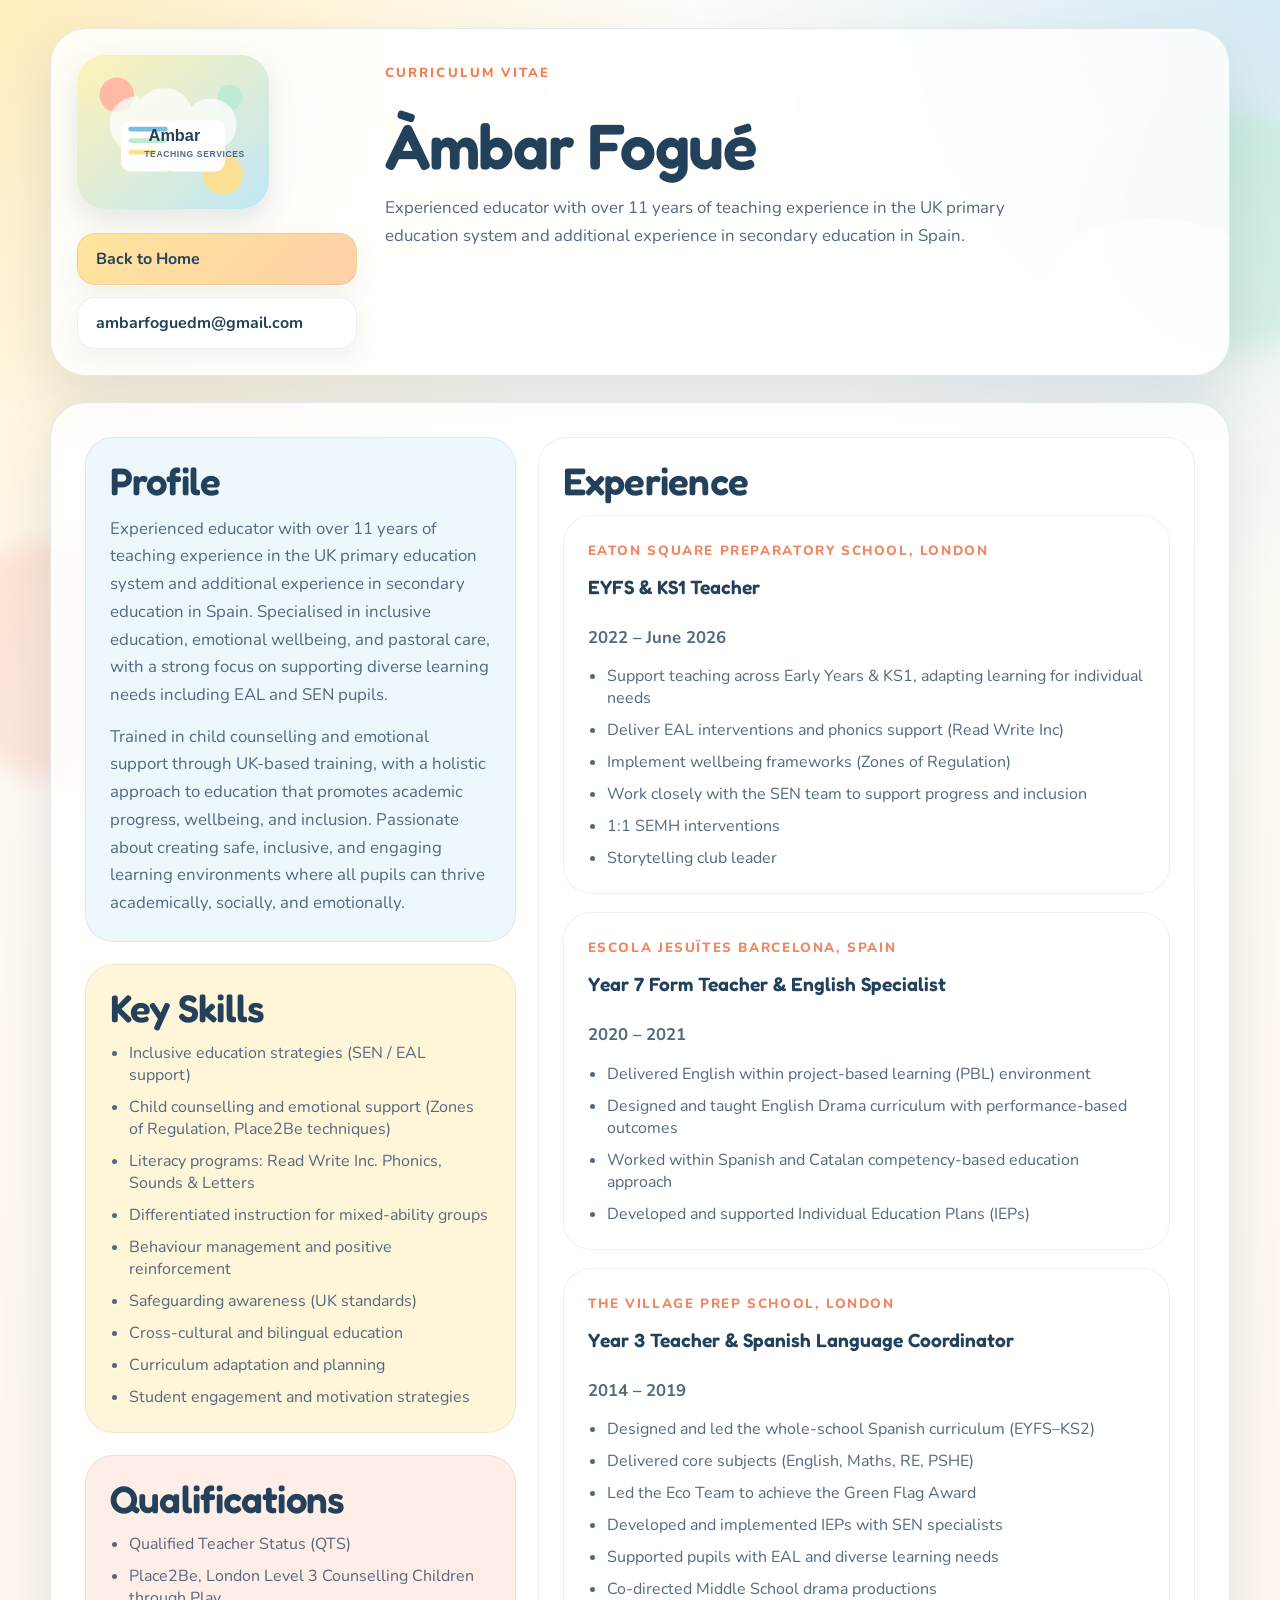
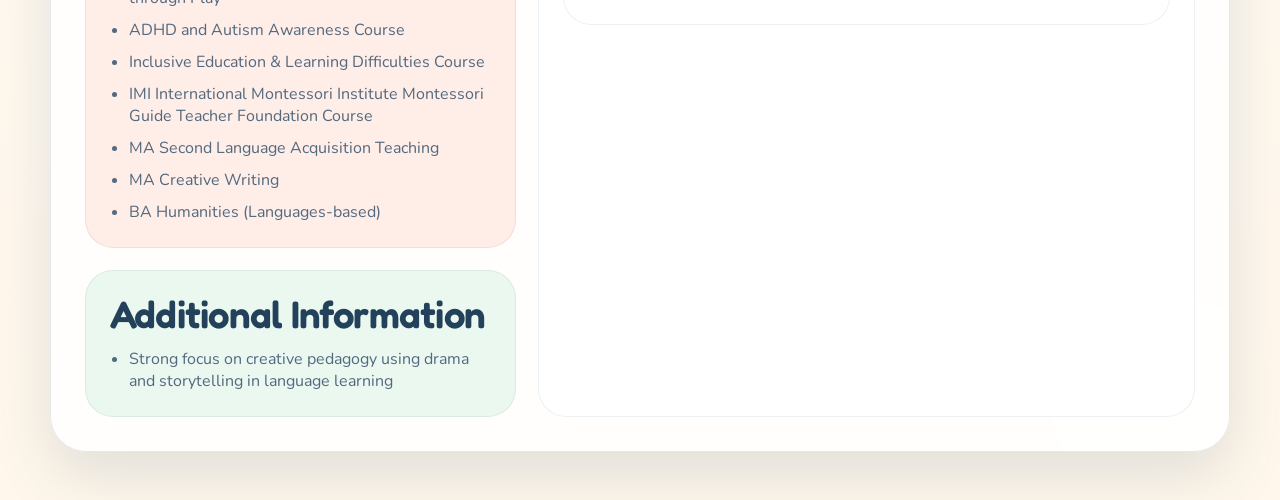
==== cv.html @ 75c0a1ef "Add cv page and agent instructions" ====
<!DOCTYPE html>
<html lang="en">
<head>
  <meta charset="UTF-8">
  <meta name="viewport" content="width=device-width, initial-scale=1.0">
  <title>Àmbar Fogué | CV</title>
  <meta
    name="description"
    content="CV of Àmbar Fogué, an experienced educator specialising in inclusive education, emotional wellbeing, EAL, SEN, and primary teaching support."
  >
  <link rel="preconnect" href="https://fonts.googleapis.com">
  <link rel="preconnect" href="https://fonts.gstatic.com" crossorigin>
  <link
    href="https://fonts.googleapis.com/css2?family=Fredoka:wght@500;600;700&family=Nunito:wght@400;600;700;800&display=swap"
    rel="stylesheet"
  >
  <link rel="stylesheet" href="styles.css">
</head>
<body>
  <div class="page-shell cv-page">
    <header class="cv-hero">
      <div class="cv-hero__brand">
        <a class="logo-link" href="index.html" aria-label="Back to Ambar Fogue Teaching Services home">
          <img src="assets/logo-placeholder.svg" alt="Ambar Fogue Teaching Services logo placeholder" class="logo">
        </a>
        <div class="brand-links">
          <a class="brand-links__item brand-links__item--cv" href="index.html">
            Back to Home
          </a>
          <a class="brand-links__item" href="mailto:ambarfoguedm@gmail.com">
            ambarfoguedm@gmail.com
          </a>
        </div>
      </div>

      <div class="cv-hero__intro">
        <p class="eyebrow">Curriculum Vitae</p>
        <h1>Àmbar Fogué</h1>
        <p class="cv-summary">
          Experienced educator with over 11 years of teaching experience in the UK primary
          education system and additional experience in secondary education in Spain.
        </p>
      </div>
    </header>

    <main class="cv-main">
      <div class="cv-main__inner">
        <div class="cv-layout">
          <div class="cv-column">
            <section class="cv-section cv-section--profile" aria-labelledby="profile-title">
              <h2 id="profile-title">Profile</h2>
              <p>
                Experienced educator with over 11 years of teaching experience in the UK primary
                education system and additional experience in secondary education in Spain.
                Specialised in inclusive education, emotional wellbeing, and pastoral care, with a
                strong focus on supporting diverse learning needs including EAL and SEN pupils.
              </p>
              <p>
                Trained in child counselling and emotional support through UK-based training, with
                a holistic approach to education that promotes academic progress, wellbeing, and
                inclusion. Passionate about creating safe, inclusive, and engaging learning
                environments where all pupils can thrive academically, socially, and emotionally.
              </p>
            </section>

            <section class="cv-section cv-section--skills" aria-labelledby="skills-title">
              <h2 id="skills-title">Key Skills</h2>
              <ul class="cv-list">
                <li>Inclusive education strategies (SEN / EAL support)</li>
                <li>Child counselling and emotional support (Zones of Regulation, Place2Be techniques)</li>
                <li>Literacy programs: Read Write Inc. Phonics, Sounds &amp; Letters</li>
                <li>Differentiated instruction for mixed-ability groups</li>
                <li>Behaviour management and positive reinforcement</li>
                <li>Safeguarding awareness (UK standards)</li>
                <li>Cross-cultural and bilingual education</li>
                <li>Curriculum adaptation and planning</li>
                <li>Student engagement and motivation strategies</li>
              </ul>
            </section>

            <section class="cv-section cv-section--qualifications" aria-labelledby="qualifications-title">
              <h2 id="qualifications-title">Qualifications</h2>
              <ul class="cv-list">
                <li>Qualified Teacher Status (QTS)</li>
                <li>Place2Be, London Level 3 Counselling Children through Play</li>
                <li>ADHD and Autism Awareness Course</li>
                <li>Inclusive Education &amp; Learning Difficulties Course</li>
                <li>IMI International Montessori Institute Montessori Guide Teacher Foundation Course</li>
                <li>MA Second Language Acquisition Teaching</li>
                <li>MA Creative Writing</li>
                <li>BA Humanities (Languages-based)</li>
              </ul>
            </section>

            <section class="cv-section cv-section--additional" aria-labelledby="additional-title">
              <h2 id="additional-title">Additional Information</h2>
              <ul class="cv-list">
                <li>Strong focus on creative pedagogy using drama and storytelling in language learning</li>
              </ul>
            </section>
          </div>

          <div class="cv-column">
            <section class="cv-section" aria-labelledby="experience-title">
              <h2 id="experience-title">Experience</h2>
              <div class="cv-experience">
                <article class="cv-role">
                  <p class="cv-role__eyebrow">Eaton Square Preparatory School, London</p>
                  <div class="cv-role__heading">
                    <p class="cv-role__title">EYFS &amp; KS1 Teacher</p>
                    <p class="cv-role__dates">2022 – June 2026</p>
                  </div>
                  <ul class="cv-list">
                    <li>Support teaching across Early Years &amp; KS1, adapting learning for individual needs</li>
                    <li>Deliver EAL interventions and phonics support (Read Write Inc)</li>
                    <li>Implement wellbeing frameworks (Zones of Regulation)</li>
                    <li>Work closely with the SEN team to support progress and inclusion</li>
                    <li>1:1 SEMH interventions</li>
                    <li>Storytelling club leader</li>
                  </ul>
                </article>

                <article class="cv-role">
                  <p class="cv-role__eyebrow">Escola Jesuïtes Barcelona, Spain</p>
                  <div class="cv-role__heading">
                    <p class="cv-role__title">Year 7 Form Teacher &amp; English Specialist</p>
                    <p class="cv-role__dates">2020 – 2021</p>
                  </div>
                  <ul class="cv-list">
                    <li>Delivered English within project-based learning (PBL) environment</li>
                    <li>Designed and taught English Drama curriculum with performance-based outcomes</li>
                    <li>Worked within Spanish and Catalan competency-based education approach</li>
                    <li>Developed and supported Individual Education Plans (IEPs)</li>
                  </ul>
                </article>

                <article class="cv-role">
                  <p class="cv-role__eyebrow">The Village Prep School, London</p>
                  <div class="cv-role__heading">
                    <p class="cv-role__title">Year 3 Teacher &amp; Spanish Language Coordinator</p>
                    <p class="cv-role__dates">2014 – 2019</p>
                  </div>
                  <ul class="cv-list">
                    <li>Designed and led the whole-school Spanish curriculum (EYFS–KS2)</li>
                    <li>Delivered core subjects (English, Maths, RE, PSHE)</li>
                    <li>Led the Eco Team to achieve the Green Flag Award</li>
                    <li>Developed and implemented IEPs with SEN specialists</li>
                    <li>Supported pupils with EAL and diverse learning needs</li>
                    <li>Co-directed Middle School drama productions</li>
                  </ul>
                </article>
              </div>
            </section>
          </div>
        </div>
      </div>
    </main>
  </div>
</body>
</html>
---- styles.css ----
:root {
  --bg: #fffaf2;
  --surface: rgba(255, 255, 255, 0.82);
  --surface-strong: #ffffff;
  --ink: #23415b;
  --ink-soft: #52697f;
  --sky: #bfe7f6;
  --blue: #77bee6;
  --mint: #bdebd4;
  --yellow: #ffe08a;
  --coral: #ffb6a3;
  --peach: #ffd6bc;
  --line: rgba(35, 65, 91, 0.11);
  --shadow: 0 24px 60px rgba(66, 97, 126, 0.16);
  --radius-xl: 36px;
  --radius-lg: 28px;
  --radius-md: 20px;
}

* {
  box-sizing: border-box;
}

html {
  scroll-behavior: smooth;
}

body {
  margin: 0;
  min-height: 100vh;
  font-family: "Nunito", sans-serif;
  color: var(--ink);
  background:
    radial-gradient(circle at top left, rgba(255, 224, 138, 0.54), transparent 28%),
    radial-gradient(circle at top right, rgba(119, 190, 230, 0.3), transparent 24%),
    linear-gradient(180deg, #fffefb 0%, var(--bg) 46%, #fff7eb 100%);
}

body::before,
body::after {
  content: "";
  position: fixed;
  inset: auto;
  width: 240px;
  height: 240px;
  border-radius: 50%;
  filter: blur(12px);
  opacity: 0.55;
  pointer-events: none;
  z-index: 0;
}

body::before {
  top: 110px;
  right: -70px;
  background: rgba(189, 235, 212, 0.9);
}

body::after {
  bottom: 120px;
  left: -60px;
  background: rgba(255, 182, 163, 0.55);
}

a {
  color: inherit;
  text-decoration: none;
}

img {
  display: block;
  max-width: 100%;
}

.page-shell {
  position: relative;
  z-index: 1;
  width: min(1180px, calc(100% - 32px));
  margin: 0 auto;
  padding: 28px 0 48px;
}

.hero,
.services,
.approach,
.footer {
  position: relative;
  overflow: hidden;
  border: 1px solid var(--line);
  background: var(--surface);
  backdrop-filter: blur(16px);
  box-shadow: var(--shadow);
}

.hero {
  display: grid;
  grid-template-columns: minmax(260px, 320px) minmax(0, 1fr);
  gap: 28px;
  padding: 26px;
  border-radius: 40px;
}

.hero::before,
.services::before,
.approach::before {
  content: "";
  position: absolute;
  inset: auto -40px -60px auto;
  width: 220px;
  height: 220px;
  border-radius: 36% 64% 70% 30% / 36% 37% 63% 64%;
  background: rgba(255, 255, 255, 0.44);
  transform: rotate(-12deg);
}

.hero__panel {
  position: relative;
  z-index: 1;
}

.hero__panel--brand {
  display: flex;
  flex-direction: column;
  gap: 24px;
}

.logo-link {
  width: fit-content;
}

.logo {
  width: 192px;
  max-width: 100%;
  border-radius: 28px;
  box-shadow: 0 12px 28px rgba(71, 99, 126, 0.15);
}

.brand-links {
  display: grid;
  gap: 12px;
}

.brand-links__item {
  display: inline-flex;
  align-items: center;
  min-height: 52px;
  padding: 0 18px;
  border-radius: 18px;
  background: rgba(255, 255, 255, 0.9);
  border: 1px solid rgba(35, 65, 91, 0.08);
  color: var(--ink);
  font-weight: 700;
  box-shadow: 0 10px 24px rgba(71, 99, 126, 0.08);
  transition: transform 160ms ease, box-shadow 160ms ease;
}

.brand-links__item:hover,
.brand-links__item:focus-visible,
.button:hover,
.button:focus-visible,
.service-card:hover,
.approach-card:hover {
  transform: translateY(-3px);
  box-shadow: 0 16px 30px rgba(71, 99, 126, 0.14);
}

.brand-links__item--cv {
  background: linear-gradient(135deg, #ffe59c, #ffd0a7);
}

.hero__panel--intro {
  padding: 12px 6px 12px 8px;
}

.eyebrow,
.section-heading__tag {
  margin: 0 0 12px;
  font-size: 0.82rem;
  font-weight: 800;
  letter-spacing: 0.16em;
  text-transform: uppercase;
  color: #ee7e57;
}

h1,
h2,
h3 {
  margin: 0;
  font-family: "Fredoka", sans-serif;
  font-weight: 600;
  letter-spacing: -0.02em;
}

h1 {
  max-width: 14ch;
  font-size: clamp(2.35rem, 5vw, 4.8rem);
  line-height: 0.96;
}

h2 {
  font-size: clamp(1.75rem, 3vw, 3rem);
  line-height: 1.02;
}

h3 {
  font-size: 1.4rem;
  line-height: 1.1;
}

p {
  margin: 0;
  font-size: 1.05rem;
  line-height: 1.65;
  color: var(--ink-soft);
}

.intro-copy {
  max-width: 60ch;
  margin-top: 20px;
}

.intro-copy p {
  font-size: 1.08rem;
}

.intro-copy p + p {
  margin-top: 16px;
}

.hero-actions,
.footer__actions {
  display: flex;
  flex-wrap: wrap;
  gap: 14px;
  margin-top: 26px;
}

.button {
  display: inline-flex;
  align-items: center;
  justify-content: center;
  min-height: 54px;
  padding: 0 22px;
  border-radius: 999px;
  border: 1px solid rgba(35, 65, 91, 0.1);
  font-weight: 800;
  transition: transform 160ms ease, box-shadow 160ms ease, background-color 160ms ease;
}

.button--primary {
  background: linear-gradient(135deg, #67c1e8, #90d3ef);
  color: #16324a;
}

.button--secondary {
  background: rgba(255, 255, 255, 0.92);
  color: var(--ink);
}

.services,
.approach,
.footer {
  margin-top: 26px;
  border-radius: var(--radius-xl);
}

.services,
.approach {
  padding: 34px;
}

.section-heading {
  position: relative;
  z-index: 1;
  display: grid;
  gap: 12px;
  max-width: 760px;
}

.service-grid {
  position: relative;
  z-index: 1;
  display: grid;
  grid-template-columns: repeat(2, minmax(0, 1fr));
  gap: 18px;
  margin-top: 28px;
}

.service-card,
.approach-card {
  position: relative;
  padding: 24px;
  border-radius: var(--radius-lg);
  border: 1px solid rgba(35, 65, 91, 0.08);
  transition: transform 160ms ease, box-shadow 160ms ease;
}

.service-card {
  background: var(--surface-strong);
}

.service-card--blue {
  background: #edf8fd;
}

.service-card--yellow {
  background: #fff6d9;
}

.service-card--coral {
  background: #ffede7;
}

.service-card--mint {
  background: #eaf8f0;
}

.service-card p:last-child,
.approach-card p {
  margin-top: 12px;
}

.approach {
  display: grid;
  grid-template-columns: 1fr;
  gap: 24px;
}

.approach__content,
.approach__points {
  position: relative;
  z-index: 1;
}

.approach__points {
  display: grid;
  grid-template-columns: repeat(3, minmax(0, 1fr));
  gap: 16px;
}

.cv-page {
  display: grid;
  gap: 26px;
}

.cv-hero,
.cv-main {
  position: relative;
  overflow: hidden;
  border: 1px solid var(--line);
  background: var(--surface);
  backdrop-filter: blur(16px);
  box-shadow: var(--shadow);
  border-radius: var(--radius-xl);
}

.cv-hero {
  display: grid;
  grid-template-columns: minmax(220px, 280px) minmax(0, 1fr);
  gap: 28px;
  padding: 26px;
}

.cv-hero::before,
.cv-main::before {
  content: "";
  position: absolute;
  inset: auto -40px -60px auto;
  width: 220px;
  height: 220px;
  border-radius: 36% 64% 70% 30% / 36% 37% 63% 64%;
  background: rgba(255, 255, 255, 0.44);
  transform: rotate(-12deg);
}

.cv-hero__brand,
.cv-hero__intro,
.cv-main__inner {
  position: relative;
  z-index: 1;
}

.cv-hero__brand {
  display: flex;
  flex-direction: column;
  gap: 24px;
}

.cv-hero__intro {
  display: grid;
  gap: 18px;
  align-content: start;
  padding-top: 8px;
}

.cv-hero__intro h1 {
  max-width: none;
}

.cv-summary {
  max-width: 62ch;
}

.cv-main {
  padding: 34px;
}

.cv-layout {
  display: grid;
  grid-template-columns: minmax(0, 0.95fr) minmax(0, 1.45fr);
  gap: 22px;
}

.cv-column {
  display: grid;
  gap: 22px;
}

.cv-section,
.cv-role {
  position: relative;
  z-index: 1;
  padding: 24px;
  border-radius: var(--radius-lg);
  border: 1px solid rgba(35, 65, 91, 0.08);
  background: rgba(255, 255, 255, 0.9);
}

.cv-section--profile {
  background: #edf8fd;
}

.cv-section--skills {
  background: #fff6d9;
}

.cv-section--qualifications {
  background: #ffede7;
}

.cv-section--additional {
  background: #eaf8f0;
}

.cv-section h2,
.cv-role h3 {
  margin-bottom: 14px;
}

.cv-list {
  margin: 0;
  padding-left: 1.2rem;
  color: var(--ink-soft);
}

.cv-list li + li {
  margin-top: 10px;
}

.cv-section p + p {
  margin-top: 14px;
}

.cv-experience {
  display: grid;
  gap: 18px;
}

.cv-role {
  background: rgba(255, 255, 255, 0.94);
}

.cv-role__eyebrow {
  margin-bottom: 10px;
  font-size: 0.84rem;
  font-weight: 800;
  letter-spacing: 0.12em;
  text-transform: uppercase;
  color: #ef8762;
}

.cv-role__heading {
  display: grid;
  gap: 6px;
  margin-bottom: 14px;
}

.cv-role__title {
  font-family: "Fredoka", sans-serif;
  font-size: 1.2rem;
  font-weight: 600;
  color: var(--ink);
}

.cv-role__dates {
  font-weight: 700;
  color: var(--ink-soft);
}

.footer {
  display: flex;
  justify-content: space-between;
  gap: 24px;
  align-items: center;
  padding: 28px 34px;
}

@media (max-width: 980px) {
  .hero,
  .approach,
  .cv-hero,
  .cv-layout {
    grid-template-columns: 1fr;
  }

  h1 {
    max-width: none;
  }

  .service-grid {
    grid-template-columns: 1fr;
  }

  .approach__points {
    grid-template-columns: 1fr;
  }

  .footer {
    flex-direction: column;
    align-items: flex-start;
  }
}

@media (max-width: 640px) {
  .page-shell {
    width: min(100% - 20px, 100%);
    padding: 10px 0 24px;
  }

  .hero,
  .cv-hero,
  .cv-main,
  .services,
  .approach,
  .footer {
    padding: 22px;
    border-radius: 28px;
  }

  .hero {
    gap: 22px;
  }

  .cv-hero {
    gap: 22px;
  }

  .logo {
    width: 156px;
  }

  .button,
  .brand-links__item {
    width: 100%;
  }

  .hero-actions,
  .footer__actions {
    width: 100%;
  }

  .hero-highlights {
    gap: 10px;
  }

  .hero-highlights li {
    width: 100%;
  }

  p {
    font-size: 1rem;
  }
}
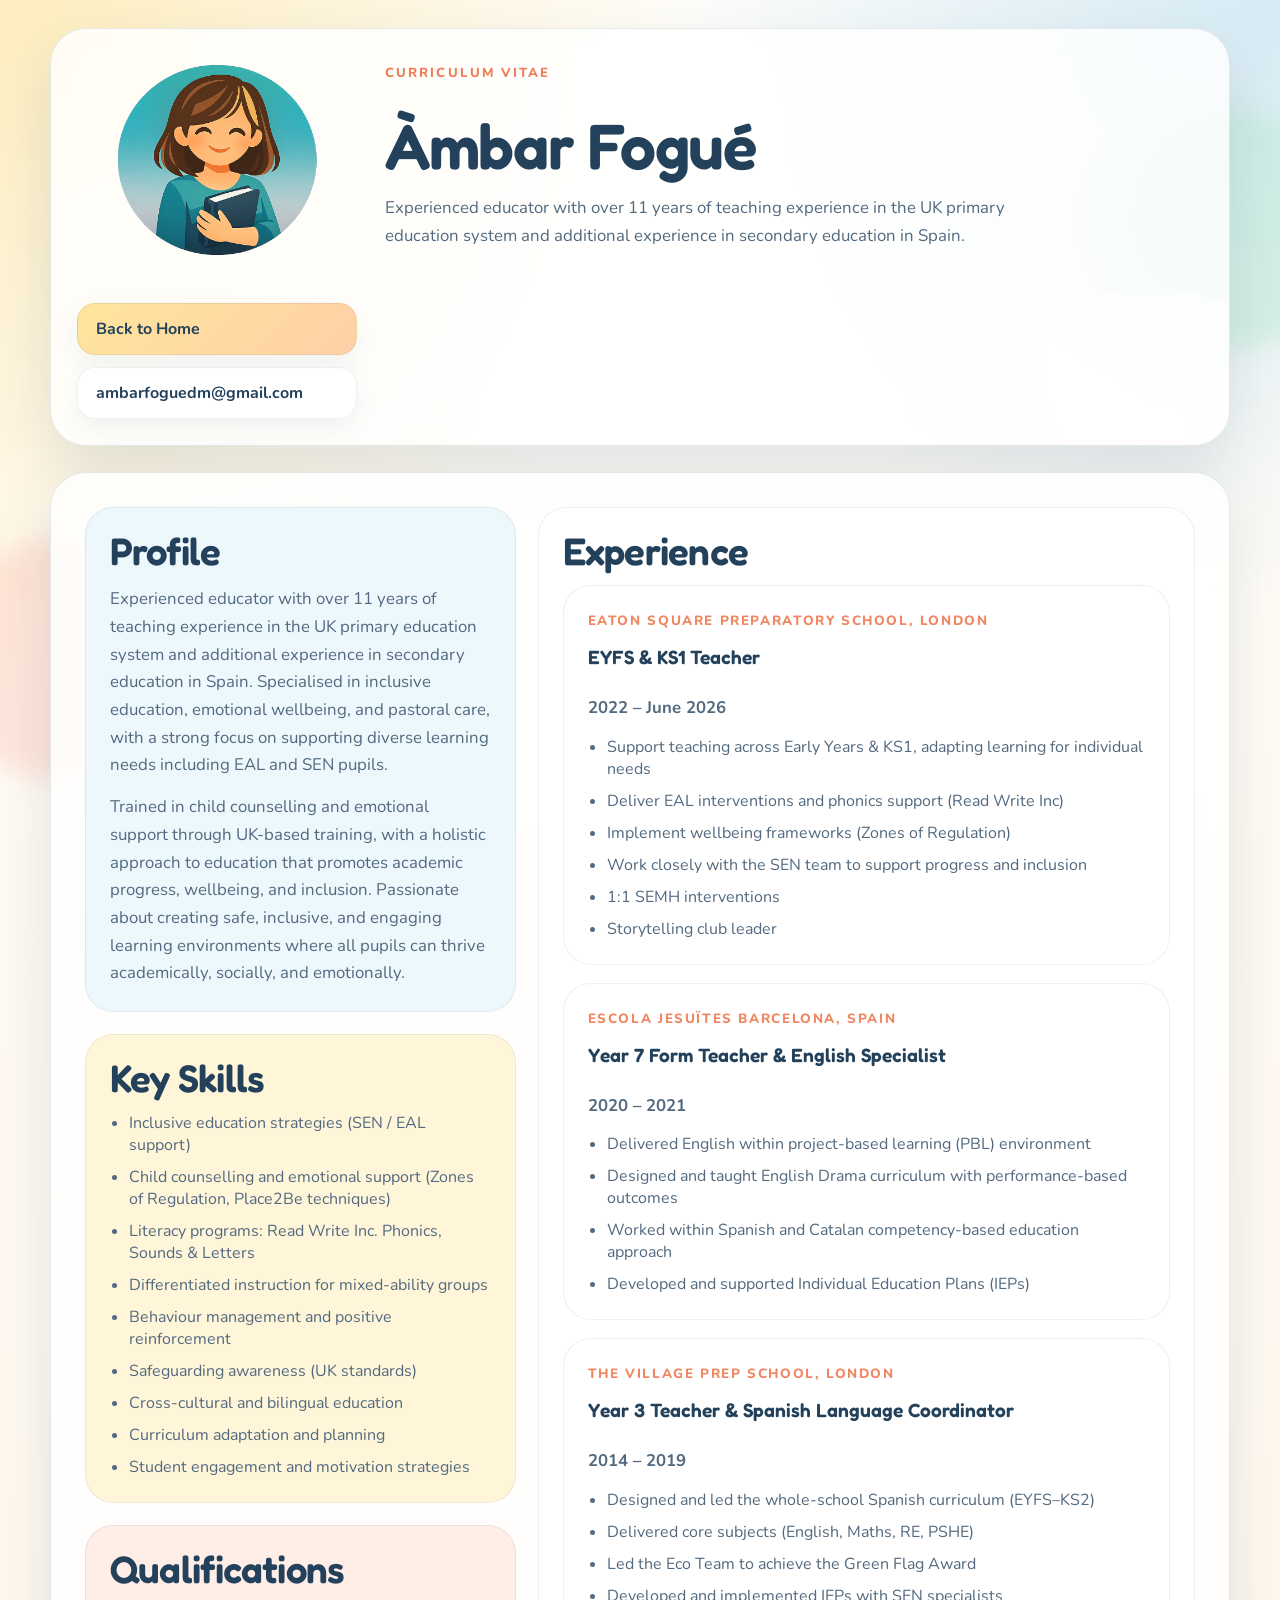
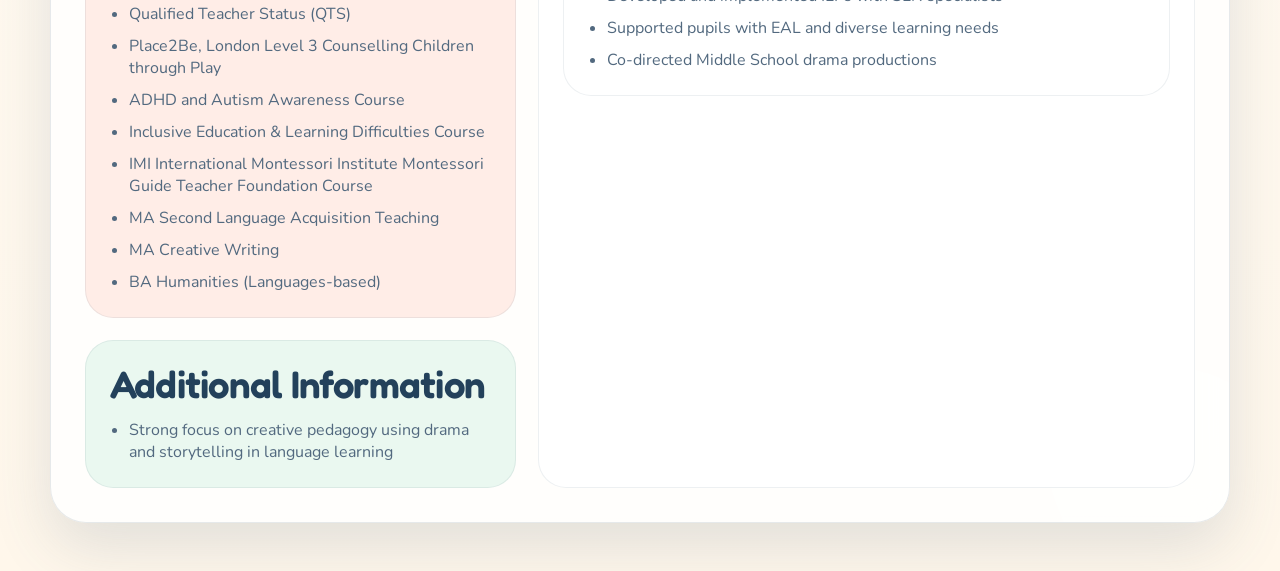
==== commit 1daaae84: "Replace placeholder logo" ====
--- a/cv.html
+++ b/cv.html
@@ -21,7 +21,7 @@
     <header class="cv-hero">
       <div class="cv-hero__brand">
         <a class="logo-link" href="index.html" aria-label="Back to Ambar Fogue Teaching Services home">
-          <img src="assets/logo-placeholder.svg" alt="Ambar Fogue Teaching Services logo placeholder" class="logo">
+          <img src="assets/ambar-logo.png" alt="Ambar Fogue Teaching Services logo" class="logo">
         </a>
         <div class="brand-links">
           <a class="brand-links__item brand-links__item--cv" href="index.html">
--- a/styles.css
+++ b/styles.css
@@ -125,14 +125,23 @@
 }
 
 .logo-link {
-  width: fit-content;
+  width: 80%;
+  align-self: center;
 }
 
 .logo {
-  width: 192px;
+  width: 100%;
   max-width: 100%;
-  border-radius: 28px;
-  box-shadow: 0 12px 28px rgba(71, 99, 126, 0.15);
+}
+
+.brand-name {
+  margin: -18px 0 14px;
+  text-align: center;
+  font-family: "Fredoka", sans-serif;
+  font-size: 1.45rem;
+  font-weight: 600;
+  letter-spacing: -0.02em;
+  color: var(--ink);
 }
 
 .brand-links {
@@ -555,10 +564,6 @@
     gap: 22px;
   }
 
-  .logo {
-    width: 156px;
-  }
-
   .button,
   .brand-links__item {
     width: 100%;
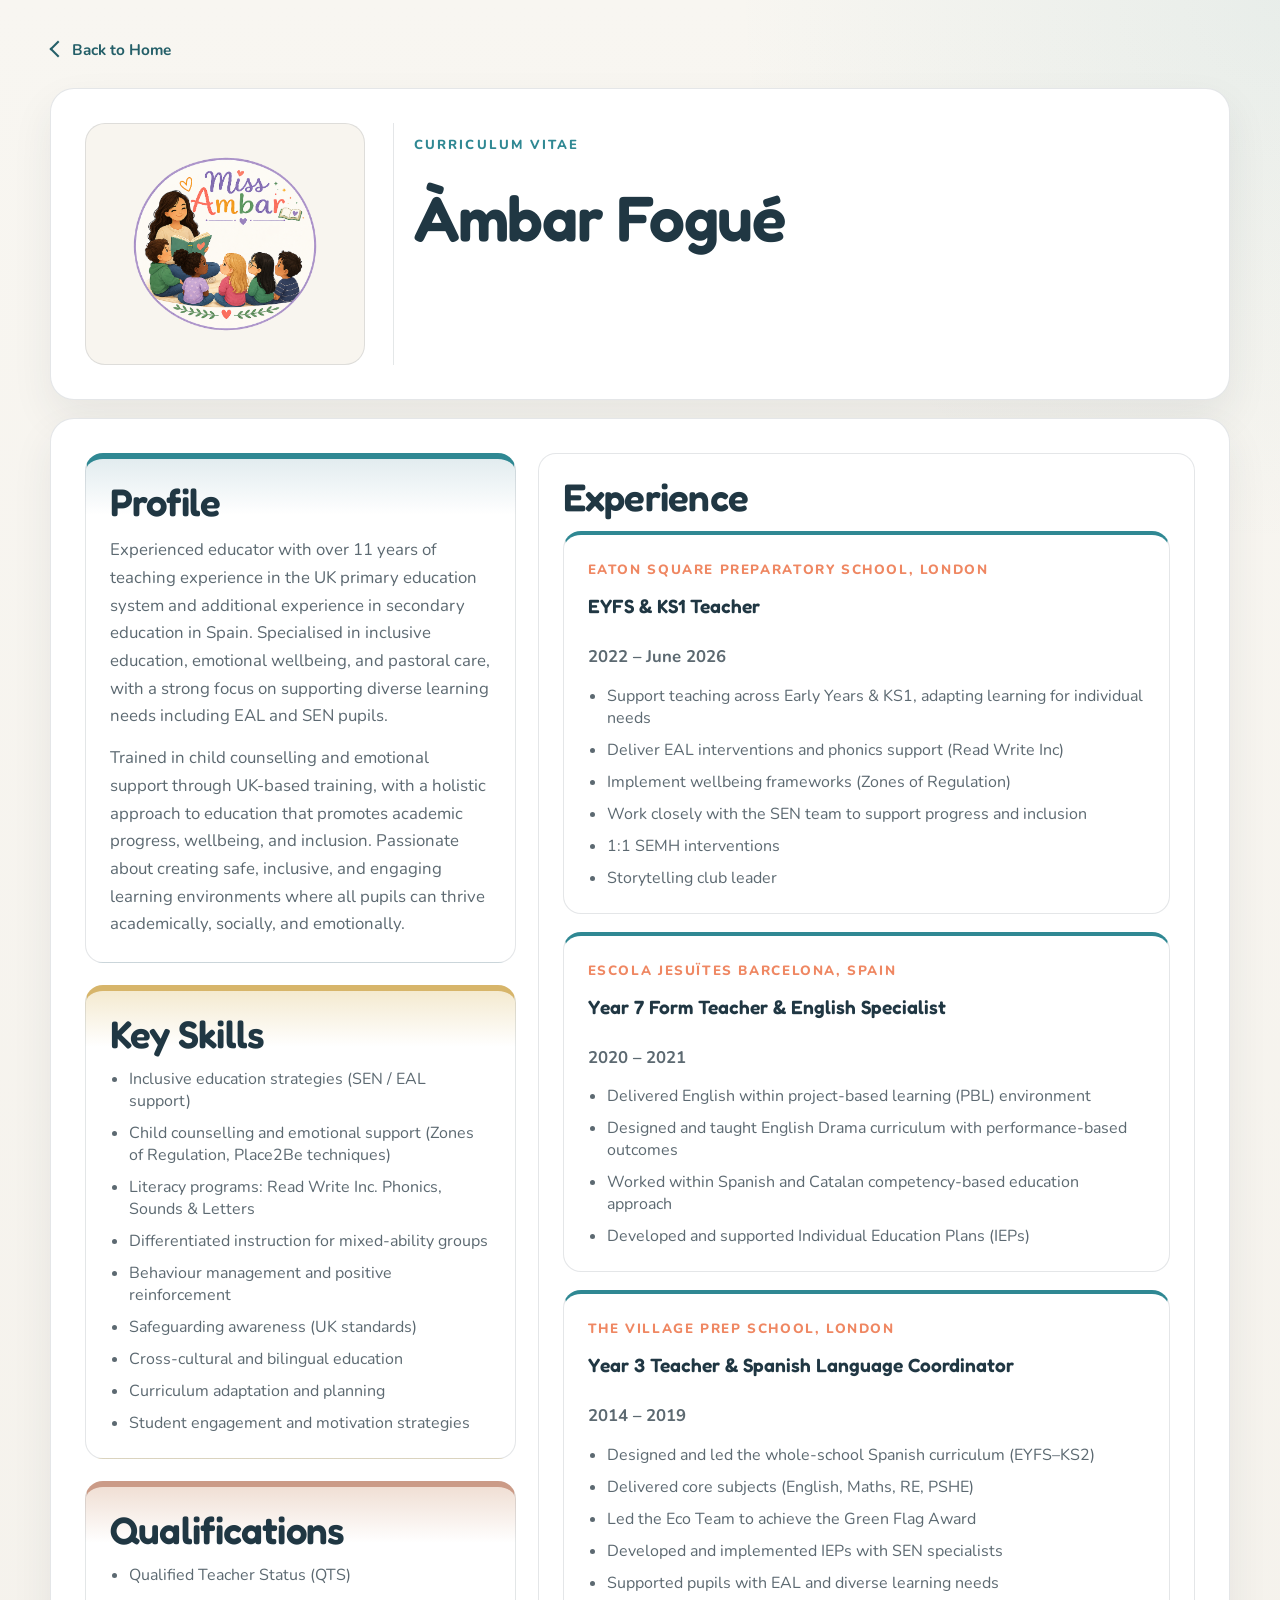
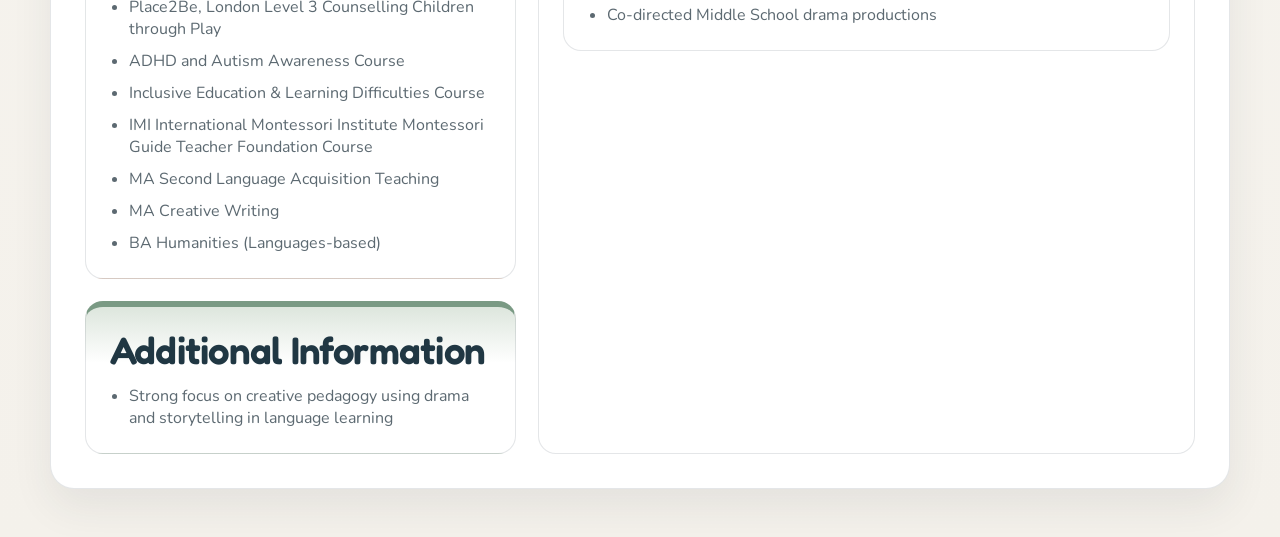
==== commit b7783e69: "Update CV page" ====
--- a/cv.html
+++ b/cv.html
@@ -18,28 +18,20 @@
 </head>
 <body>
   <div class="page-shell cv-page">
+    <div class="cv-utility">
+      <a class="cv-utility__link" href="index.html">Back to Home</a>
+    </div>
+
     <header class="cv-hero">
       <div class="cv-hero__brand">
         <a class="logo-link" href="index.html" aria-label="Back to Ambar Fogue Teaching Services home">
           <img src="assets/ambar-logo.png" alt="Ambar Fogue Teaching Services logo" class="logo">
         </a>
-        <div class="brand-links">
-          <a class="brand-links__item brand-links__item--cv" href="index.html">
-            Back to Home
-          </a>
-          <a class="brand-links__item" href="mailto:ambarfoguedm@gmail.com">
-            ambarfoguedm@gmail.com
-          </a>
-        </div>
       </div>
 
       <div class="cv-hero__intro">
         <p class="eyebrow">Curriculum Vitae</p>
         <h1>Àmbar Fogué</h1>
-        <p class="cv-summary">
-          Experienced educator with over 11 years of teaching experience in the UK primary
-          education system and additional experience in secondary education in Spain.
-        </p>
       </div>
     </header>
 
--- a/styles.css
+++ b/styles.css
@@ -1,20 +1,23 @@
 :root {
-  --bg: #fffaf2;
-  --surface: rgba(255, 255, 255, 0.82);
-  --surface-strong: #ffffff;
-  --ink: #23415b;
-  --ink-soft: #52697f;
-  --sky: #bfe7f6;
-  --blue: #77bee6;
-  --mint: #bdebd4;
-  --yellow: #ffe08a;
-  --coral: #ffb6a3;
-  --peach: #ffd6bc;
-  --line: rgba(35, 65, 91, 0.11);
-  --shadow: 0 24px 60px rgba(66, 97, 126, 0.16);
-  --radius-xl: 36px;
-  --radius-lg: 28px;
-  --radius-md: 20px;
+  --bg: #f4f1eb;
+  --surface: #ffffff;
+  --surface-strong: #f8f5ef;
+  --surface-muted: #eef3f3;
+  --ink: #203743;
+  --ink-soft: #5c6971;
+  --primary: #2f8893;
+  --primary-deep: #245f68;
+  --accent: #d7b56a;
+  --accent-soft: #f4ead0;
+  --peach-soft: #f0dfd4;
+  --sage-soft: #dde6dd;
+  --sky-soft: #e2ecef;
+  --line: rgba(32, 55, 67, 0.12);
+  --line-strong: rgba(32, 55, 67, 0.2);
+  --shadow: 0 18px 40px rgba(41, 57, 66, 0.08);
+  --radius-xl: 24px;
+  --radius-lg: 18px;
+  --radius-md: 14px;
 }
 
 * {
@@ -31,35 +34,8 @@
   font-family: "Nunito", sans-serif;
   color: var(--ink);
   background:
-    radial-gradient(circle at top left, rgba(255, 224, 138, 0.54), transparent 28%),
-    radial-gradient(circle at top right, rgba(119, 190, 230, 0.3), transparent 24%),
-    linear-gradient(180deg, #fffefb 0%, var(--bg) 46%, #fff7eb 100%);
-}
-
-body::before,
-body::after {
-  content: "";
-  position: fixed;
-  inset: auto;
-  width: 240px;
-  height: 240px;
-  border-radius: 50%;
-  filter: blur(12px);
-  opacity: 0.55;
-  pointer-events: none;
-  z-index: 0;
-}
-
-body::before {
-  top: 110px;
-  right: -70px;
-  background: rgba(189, 235, 212, 0.9);
-}
-
-body::after {
-  bottom: 120px;
-  left: -60px;
-  background: rgba(255, 182, 163, 0.55);
+    radial-gradient(circle at top right, rgba(47, 136, 147, 0.08), transparent 22%),
+    linear-gradient(180deg, #f8f6f1 0%, var(--bg) 100%);
 }
 
 a {
@@ -88,7 +64,6 @@
   overflow: hidden;
   border: 1px solid var(--line);
   background: var(--surface);
-  backdrop-filter: blur(16px);
   box-shadow: var(--shadow);
 }
 
@@ -96,21 +71,8 @@
   display: grid;
   grid-template-columns: minmax(260px, 320px) minmax(0, 1fr);
   gap: 28px;
-  padding: 26px;
-  border-radius: 40px;
-}
-
-.hero::before,
-.services::before,
-.approach::before {
-  content: "";
-  position: absolute;
-  inset: auto -40px -60px auto;
-  width: 220px;
-  height: 220px;
-  border-radius: 36% 64% 70% 30% / 36% 37% 63% 64%;
-  background: rgba(255, 255, 255, 0.44);
-  transform: rotate(-12deg);
+  padding: 34px;
+  border-radius: 28px;
 }
 
 .hero__panel {
@@ -122,6 +84,10 @@
   display: flex;
   flex-direction: column;
   gap: 24px;
+  padding: 28px 24px;
+  border-radius: 20px;
+  border: 1px solid var(--line);
+  background: var(--surface-strong);
 }
 
 .logo-link {
@@ -152,14 +118,15 @@
 .brand-links__item {
   display: inline-flex;
   align-items: center;
+  justify-content: center;
   min-height: 52px;
   padding: 0 18px;
-  border-radius: 18px;
-  background: rgba(255, 255, 255, 0.9);
-  border: 1px solid rgba(35, 65, 91, 0.08);
+  border-radius: 14px;
+  background: #ffffff;
+  border: 1px solid var(--line);
   color: var(--ink);
   font-weight: 700;
-  box-shadow: 0 10px 24px rgba(71, 99, 126, 0.08);
+  box-shadow: none;
   transition: transform 160ms ease, box-shadow 160ms ease;
 }
 
@@ -174,11 +141,14 @@
 }
 
 .brand-links__item--cv {
-  background: linear-gradient(135deg, #ffe59c, #ffd0a7);
+  background: var(--surface-muted);
+  border-color: rgba(47, 136, 147, 0.22);
+  color: var(--primary-deep);
 }
 
 .hero__panel--intro {
-  padding: 12px 6px 12px 8px;
+  padding: 12px 0 12px 20px;
+  border-left: 1px solid var(--line);
 }
 
 .eyebrow,
@@ -188,7 +158,7 @@
   font-weight: 800;
   letter-spacing: 0.16em;
   text-transform: uppercase;
-  color: #ee7e57;
+  color: var(--primary);
 }
 
 h1,
@@ -203,7 +173,7 @@
 h1 {
   max-width: 14ch;
   font-size: clamp(2.35rem, 5vw, 4.8rem);
-  line-height: 0.96;
+  line-height: 0.98;
 }
 
 h2 {
@@ -225,7 +195,7 @@
 
 .intro-copy {
   max-width: 60ch;
-  margin-top: 20px;
+  margin-top: 22px;
 }
 
 .intro-copy p {
@@ -251,18 +221,19 @@
   min-height: 54px;
   padding: 0 22px;
   border-radius: 999px;
-  border: 1px solid rgba(35, 65, 91, 0.1);
+  border: 1px solid var(--line);
   font-weight: 800;
   transition: transform 160ms ease, box-shadow 160ms ease, background-color 160ms ease;
 }
 
 .button--primary {
-  background: linear-gradient(135deg, #67c1e8, #90d3ef);
-  color: #16324a;
+  background: var(--primary);
+  border-color: var(--primary);
+  color: #ffffff;
 }
 
 .button--secondary {
-  background: rgba(255, 255, 255, 0.92);
+  background: #ffffff;
   color: var(--ink);
 }
 
@@ -278,12 +249,44 @@
   padding: 34px;
 }
 
+.services {
+  background: var(--surface);
+}
+
+.approach {
+  background: var(--surface);
+}
+
 .section-heading {
   position: relative;
   z-index: 1;
   display: grid;
   gap: 12px;
   max-width: 760px;
+  padding-left: 16px;
+}
+
+.section-heading::before,
+.approach__content::before {
+  content: "";
+  position: absolute;
+  top: 8px;
+  left: 0;
+  bottom: 8px;
+  width: 3px;
+  border-radius: 999px;
+}
+
+.section-heading::before {
+  background: var(--primary);
+}
+
+.approach__content {
+  padding-left: 18px;
+}
+
+.approach__content::before {
+  background: var(--accent);
 }
 
 .service-grid {
@@ -300,28 +303,33 @@
   position: relative;
   padding: 24px;
   border-radius: var(--radius-lg);
-  border: 1px solid rgba(35, 65, 91, 0.08);
+  border: 1px solid var(--line);
   transition: transform 160ms ease, box-shadow 160ms ease;
 }
 
 .service-card {
-  background: var(--surface-strong);
+  background: #ffffff;
+  box-shadow: none;
 }
 
 .service-card--blue {
-  background: #edf8fd;
+  background: linear-gradient(180deg, var(--sky-soft) 0, #ffffff 56px);
+  border-top: 6px solid var(--primary);
 }
 
 .service-card--yellow {
-  background: #fff6d9;
+  background: linear-gradient(180deg, var(--accent-soft) 0, #ffffff 56px);
+  border-top: 6px solid var(--accent);
 }
 
 .service-card--coral {
-  background: #ffede7;
+  background: linear-gradient(180deg, var(--peach-soft) 0, #ffffff 56px);
+  border-top: 6px solid #cb9b87;
 }
 
 .service-card--mint {
-  background: #eaf8f0;
+  background: linear-gradient(180deg, var(--sage-soft) 0, #ffffff 56px);
+  border-top: 6px solid #7a9a84;
 }
 
 .service-card p:last-child,
@@ -347,9 +355,54 @@
   gap: 16px;
 }
 
+.approach-card {
+  background: #ffffff;
+  box-shadow: none;
+  border-top: 4px solid var(--primary);
+}
+
+.approach-card:nth-child(1) {
+  background: #ffffff;
+}
+
+.approach-card:nth-child(2) {
+  background: #ffffff;
+  border-top-color: var(--accent);
+}
+
+.approach-card:nth-child(3) {
+  background: #ffffff;
+  border-top-color: #7a9a84;
+}
+
 .cv-page {
   display: grid;
-  gap: 26px;
+  gap: 18px;
+}
+
+.cv-utility {
+  display: flex;
+  align-items: center;
+  min-height: 42px;
+}
+
+.cv-utility__link {
+  display: inline-flex;
+  align-items: center;
+  gap: 8px;
+  font-size: 0.96rem;
+  font-weight: 700;
+  color: var(--primary-deep);
+}
+
+.cv-utility__link::before {
+  content: "";
+  width: 10px;
+  height: 10px;
+  border-left: 2px solid currentColor;
+  border-bottom: 2px solid currentColor;
+  transform: rotate(45deg);
+  margin-left: 2px;
 }
 
 .cv-hero,
@@ -358,7 +411,6 @@
   overflow: hidden;
   border: 1px solid var(--line);
   background: var(--surface);
-  backdrop-filter: blur(16px);
   box-shadow: var(--shadow);
   border-radius: var(--radius-xl);
 }
@@ -367,19 +419,7 @@
   display: grid;
   grid-template-columns: minmax(220px, 280px) minmax(0, 1fr);
   gap: 28px;
-  padding: 26px;
-}
-
-.cv-hero::before,
-.cv-main::before {
-  content: "";
-  position: absolute;
-  inset: auto -40px -60px auto;
-  width: 220px;
-  height: 220px;
-  border-radius: 36% 64% 70% 30% / 36% 37% 63% 64%;
-  background: rgba(255, 255, 255, 0.44);
-  transform: rotate(-12deg);
+  padding: 34px;
 }
 
 .cv-hero__brand,
@@ -392,26 +432,28 @@
 .cv-hero__brand {
   display: flex;
   flex-direction: column;
-  gap: 24px;
+  justify-content: center;
+  padding: 28px 24px;
+  border-radius: 20px;
+  border: 1px solid var(--line);
+  background: var(--surface-strong);
 }
 
 .cv-hero__intro {
   display: grid;
   gap: 18px;
   align-content: start;
-  padding-top: 8px;
+  padding: 12px 0 12px 20px;
+  border-left: 1px solid var(--line);
 }
 
 .cv-hero__intro h1 {
   max-width: none;
 }
 
-.cv-summary {
-  max-width: 62ch;
-}
-
 .cv-main {
   padding: 34px;
+  background: var(--surface);
 }
 
 .cv-layout {
@@ -431,24 +473,29 @@
   z-index: 1;
   padding: 24px;
   border-radius: var(--radius-lg);
-  border: 1px solid rgba(35, 65, 91, 0.08);
-  background: rgba(255, 255, 255, 0.9);
+  border: 1px solid var(--line);
+  background: #ffffff;
+  box-shadow: none;
 }
 
 .cv-section--profile {
-  background: #edf8fd;
+  background: linear-gradient(180deg, var(--sky-soft) 0, #ffffff 56px);
+  border-top: 6px solid var(--primary);
 }
 
 .cv-section--skills {
-  background: #fff6d9;
+  background: linear-gradient(180deg, var(--accent-soft) 0, #ffffff 56px);
+  border-top: 6px solid var(--accent);
 }
 
 .cv-section--qualifications {
-  background: #ffede7;
+  background: linear-gradient(180deg, var(--peach-soft) 0, #ffffff 56px);
+  border-top: 6px solid #cb9b87;
 }
 
 .cv-section--additional {
-  background: #eaf8f0;
+  background: linear-gradient(180deg, var(--sage-soft) 0, #ffffff 56px);
+  border-top: 6px solid #7a9a84;
 }
 
 .cv-section h2,
@@ -476,7 +523,8 @@
 }
 
 .cv-role {
-  background: rgba(255, 255, 255, 0.94);
+  background: #ffffff;
+  border-top: 4px solid var(--primary);
 }
 
 .cv-role__eyebrow {
@@ -522,6 +570,13 @@
     grid-template-columns: 1fr;
   }
 
+  .hero__panel--intro,
+  .cv-hero__intro {
+    padding: 20px 0 0;
+    border-left: 0;
+    border-top: 1px solid var(--line);
+  }
+
   h1 {
     max-width: none;
   }
@@ -553,7 +608,7 @@
   .approach,
   .footer {
     padding: 22px;
-    border-radius: 28px;
+    border-radius: 20px;
   }
 
   .hero {
@@ -569,6 +624,10 @@
     width: 100%;
   }
 
+  .cv-utility {
+    min-height: 32px;
+  }
+
   .hero-actions,
   .footer__actions {
     width: 100%;
